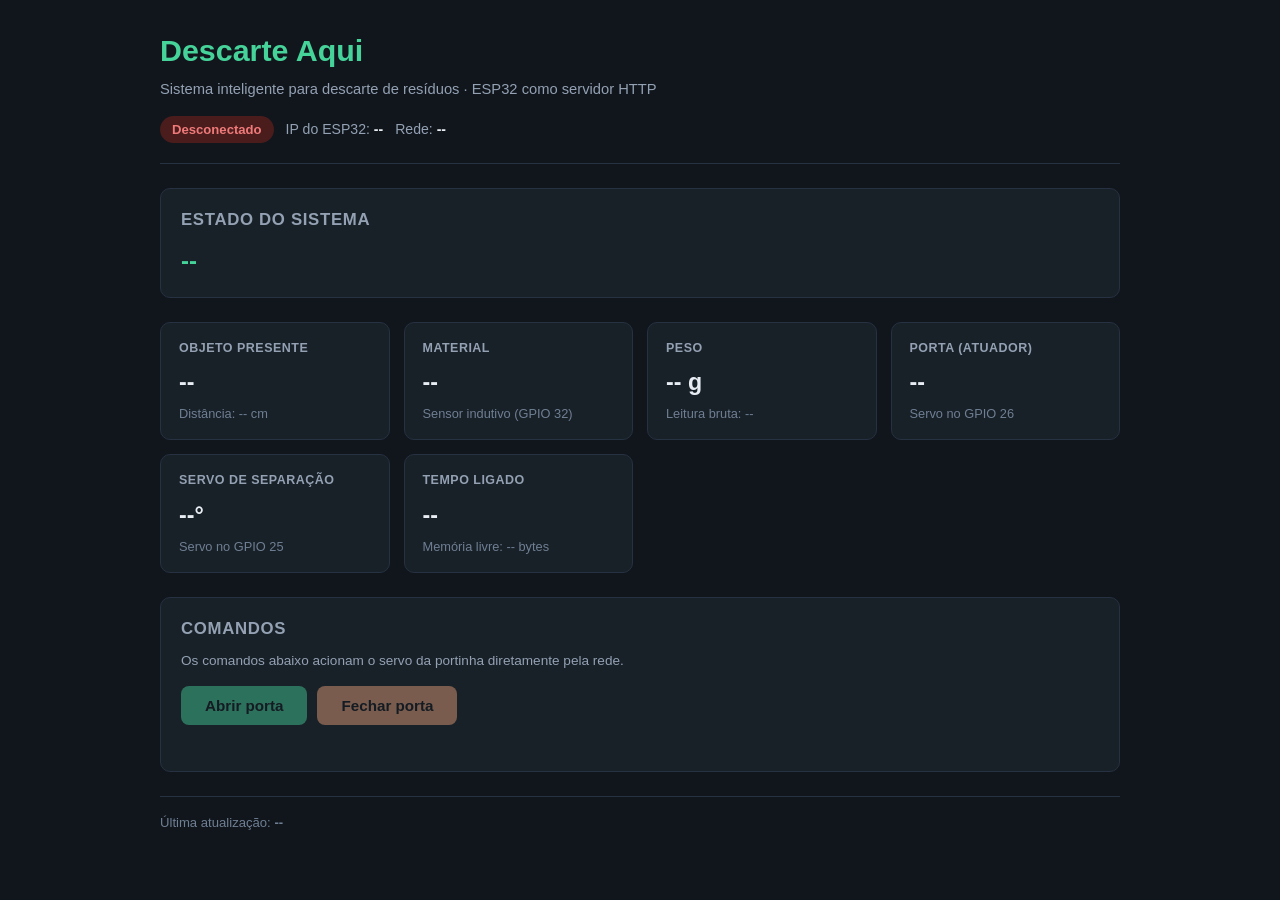
==== src/client/index.html @ 590afc4d "SERVIDOR WEB OK" ====
<!DOCTYPE html>
<html lang="pt-BR">
<head>
  <meta charset="UTF-8">
  <meta name="viewport" content="width=device-width, initial-scale=1">
  <title>Descarte Aqui - Painel</title>
  <link rel="stylesheet" href="style.css">
</head>
<body>

  <header class="cabecalho">
    <h1>Descarte Aqui</h1>
    <p class="subtitulo">Sistema inteligente para descarte de resíduos &middot; ESP32 como servidor HTTP</p>
    <div class="linha-conexao">
      <span id="badge-conexao" class="badge badge-off">Desconectado</span>
      <span class="ip">IP do ESP32: <strong id="ip-esp32">--</strong></span>
      <span class="ip">Rede: <strong id="rede-esp32">--</strong></span>
    </div>
  </header>

  <main>

    <section class="painel">
      <h2>Estado do sistema</h2>
      <p id="estado-sistema" class="estado-grande">--</p>
    </section>

    <section class="grade">

      <article class="cartao">
        <h3>Objeto presente</h3>
        <p class="valor" id="objeto-presente">--</p>
        <p class="detalhe">Distância: <span id="distancia">--</span> cm</p>
      </article>

      <article class="cartao">
        <h3>Material</h3>
        <p class="valor" id="metal">--</p>
        <p class="detalhe">Sensor indutivo (GPIO 32)</p>
      </article>

      <article class="cartao">
        <h3>Peso</h3>
        <p class="valor"><span id="peso">--</span> g</p>
        <p class="detalhe">Leitura bruta: <span id="peso-bruto">--</span></p>
      </article>

      <article class="cartao">
        <h3>Porta (atuador)</h3>
        <p class="valor" id="estado-porta">--</p>
        <p class="detalhe">Servo no GPIO 26</p>
      </article>

      <article class="cartao">
        <h3>Servo de separação</h3>
        <p class="valor"><span id="servo-separacao">--</span>&deg;</p>
        <p class="detalhe">Servo no GPIO 25</p>
      </article>

      <article class="cartao">
        <h3>Tempo ligado</h3>
        <p class="valor" id="uptime">--</p>
        <p class="detalhe">Memória livre: <span id="heap">--</span> bytes</p>
      </article>

    </section>

    <section class="painel">
      <h2>Comandos</h2>
      <p class="aviso">Os comandos abaixo acionam o servo da portinha diretamente pela rede.</p>
      <div class="botoes">
        <button id="btn-abrir" class="botao botao-on">Abrir porta</button>
        <button id="btn-fechar" class="botao botao-off">Fechar porta</button>
      </div>
      <p id="retorno-comando" class="retorno"></p>
    </section>

  </main>

  <footer class="rodape">
    <span>Última atualização: <strong id="ultima-atualizacao">--</strong></span>
  </footer>

  <script src="app.js"></script>
</body>
</html>
---- src/client/style.css ----
/* Descarte Aqui - estilos do painel web servido pelo ESP32 */

* {
  box-sizing: border-box;
}

body {
  margin: 0;
  padding: 0 16px 32px;
  font-family: "Segoe UI", Roboto, Arial, sans-serif;
  background: #11161d;
  color: #e8edf3;
  line-height: 1.5;
}

/* ---------- Cabeçalho ---------- */

.cabecalho {
  max-width: 960px;
  margin: 0 auto;
  padding: 28px 0 20px;
  border-bottom: 1px solid #263141;
}

.cabecalho h1 {
  margin: 0;
  font-size: 1.9rem;
  color: #46d39a;
}

.subtitulo {
  margin: 4px 0 16px;
  color: #93a1b3;
  font-size: 0.92rem;
}

.linha-conexao {
  display: flex;
  flex-wrap: wrap;
  gap: 12px;
  align-items: center;
}

.badge {
  display: inline-block;
  padding: 4px 12px;
  border-radius: 999px;
  font-size: 0.82rem;
  font-weight: 600;
}

.badge-on {
  background: #10492f;
  color: #46d39a;
}

.badge-off {
  background: #4a1c1c;
  color: #f07a7a;
}

.ip {
  font-size: 0.88rem;
  color: #93a1b3;
}

.ip strong {
  color: #e8edf3;
}

/* ---------- Blocos ---------- */

main {
  max-width: 960px;
  margin: 0 auto;
}

.painel {
  margin: 24px 0;
  padding: 18px 20px;
  background: #182028;
  border: 1px solid #263141;
  border-radius: 10px;
}

.painel h2 {
  margin: 0 0 10px;
  font-size: 1.05rem;
  color: #93a1b3;
  font-weight: 600;
  text-transform: uppercase;
  letter-spacing: 0.04em;
}

.estado-grande {
  margin: 0;
  font-size: 1.5rem;
  font-weight: 600;
  color: #46d39a;
}

/* ---------- Grade de cartões ---------- */

.grade {
  display: grid;
  grid-template-columns: repeat(auto-fit, minmax(210px, 1fr));
  gap: 14px;
  margin: 24px 0;
}

.cartao {
  padding: 16px 18px;
  background: #182028;
  border: 1px solid #263141;
  border-radius: 10px;
}

.cartao h3 {
  margin: 0 0 8px;
  font-size: 0.78rem;
  color: #93a1b3;
  font-weight: 600;
  text-transform: uppercase;
  letter-spacing: 0.04em;
}

.valor {
  margin: 0 0 4px;
  font-size: 1.45rem;
  font-weight: 600;
  color: #e8edf3;
}

.detalhe {
  margin: 0;
  font-size: 0.8rem;
  color: #6f7f93;
}

/* ---------- Comandos ---------- */

.aviso {
  margin: 0 0 14px;
  font-size: 0.85rem;
  color: #93a1b3;
}

.botoes {
  display: flex;
  flex-wrap: wrap;
  gap: 10px;
}

.botao {
  padding: 11px 24px;
  font-size: 0.95rem;
  font-weight: 600;
  color: #11161d;
  border: none;
  border-radius: 8px;
  cursor: pointer;
}

.botao:disabled {
  opacity: 0.45;
  cursor: not-allowed;
}

.botao-on {
  background: #46d39a;
}

.botao-off {
  background: #f0a67a;
}

.retorno {
  margin: 12px 0 0;
  font-size: 0.85rem;
  min-height: 1.2em;
  color: #93a1b3;
}

.retorno.erro {
  color: #f07a7a;
}

/* ---------- Rodapé ---------- */

.rodape {
  max-width: 960px;
  margin: 0 auto;
  padding-top: 16px;
  border-top: 1px solid #263141;
  font-size: 0.82rem;
  color: #6f7f93;
}
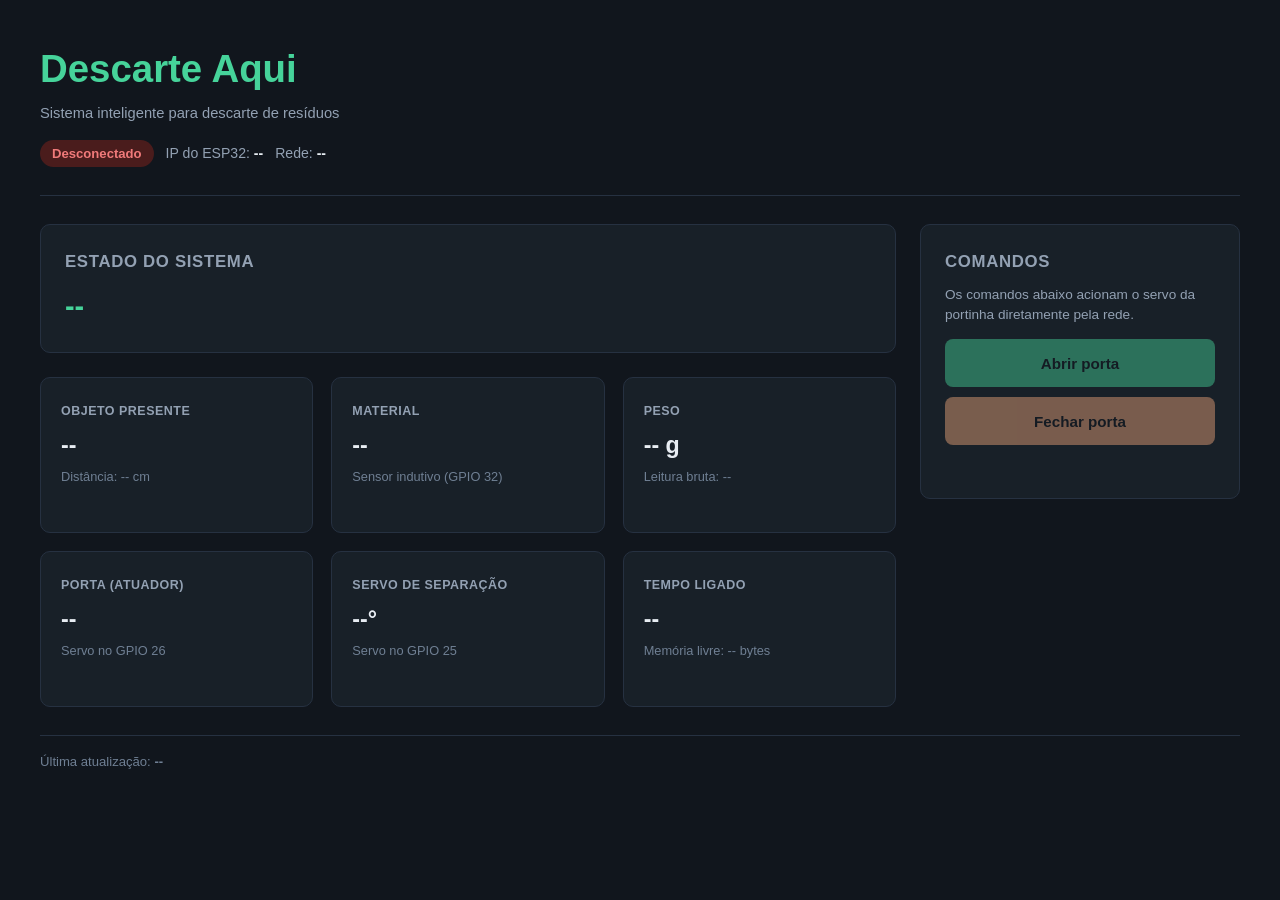
==== commit 6e718589: "conectar no hotspot do celular e página web pra pc" ====
--- a/src/client/index.html
+++ b/src/client/index.html
@@ -10,7 +10,7 @@
 
   <header class="cabecalho">
     <h1>Descarte Aqui</h1>
-    <p class="subtitulo">Sistema inteligente para descarte de resíduos &middot; ESP32 como servidor HTTP</p>
+    <p class="subtitulo">Sistema inteligente para descarte de resíduos</p>
     <div class="linha-conexao">
       <span id="badge-conexao" class="badge badge-off">Desconectado</span>
       <span class="ip">IP do ESP32: <strong id="ip-esp32">--</strong></span>
@@ -25,7 +25,7 @@
       <p id="estado-sistema" class="estado-grande">--</p>
     </section>
 
-    <section class="grade">
+    <section class="grade" aria-label="Sensores e atuadores">
 
       <article class="cartao">
         <h3>Objeto presente</h3>
@@ -72,7 +72,7 @@
         <button id="btn-abrir" class="botao botao-on">Abrir porta</button>
         <button id="btn-fechar" class="botao botao-off">Fechar porta</button>
       </div>
-      <p id="retorno-comando" class="retorno"></p>
+      <p id="retorno-comando" class="retorno" role="status" aria-live="polite"></p>
     </section>
 
   </main>
--- a/src/client/style.css
+++ b/src/client/style.css
@@ -195,3 +195,117 @@
   font-size: 0.82rem;
   color: #6f7f93;
 }
+
+.cabecalho,
+main,
+.rodape {
+  width: 100%;
+  max-width: 1280px;
+}
+
+main > *,
+.cartao {
+  min-width: 0;
+}
+
+.ip strong,
+.valor {
+  overflow-wrap: anywhere;
+}
+
+.botao {
+  min-height: 48px;
+  transition: filter 150ms ease;
+}
+
+.botao:hover:not(:disabled) {
+  filter: brightness(1.12);
+}
+
+.botao:focus-visible {
+  outline: 3px solid #e8edf3;
+  outline-offset: 4px;
+}
+
+@media (min-width: 1024px) {
+  body {
+    padding: 0 40px 32px;
+  }
+
+  .cabecalho {
+    padding: 40px 0 28px;
+  }
+
+  .cabecalho h1 {
+    font-size: 2.4rem;
+  }
+
+  main {
+    display: grid;
+    grid-template-columns: minmax(0, 1fr) 320px;
+    gap: 24px;
+    padding: 28px 0;
+    align-items: start;
+  }
+
+  main > .painel:first-child {
+    grid-column: 1;
+    grid-row: 1;
+    margin: 0;
+    padding: 24px;
+  }
+
+  .estado-grande {
+    font-size: 1.8rem;
+  }
+
+  .grade {
+    grid-column: 1;
+    grid-row: 2;
+    grid-template-columns: repeat(3, minmax(0, 1fr));
+    margin: 0;
+    gap: 18px;
+  }
+
+  .cartao {
+    min-height: 156px;
+    padding: 24px 20px;
+  }
+
+  main > .painel:last-child {
+    grid-column: 2;
+    grid-row: 1 / span 2;
+    margin: 0;
+    padding: 24px;
+    position: sticky;
+    top: 24px;
+  }
+
+  .botoes {
+    flex-direction: column;
+  }
+
+  .botao {
+    width: 100%;
+  }
+}
+
+@media (max-width: 600px) {
+  .grade {
+    grid-template-columns: 1fr;
+  }
+
+  .linha-conexao {
+    align-items: flex-start;
+    flex-direction: column;
+    gap: 8px;
+  }
+
+  .botoes {
+    flex-direction: column;
+  }
+
+  .botao {
+    width: 100%;
+  }
+}
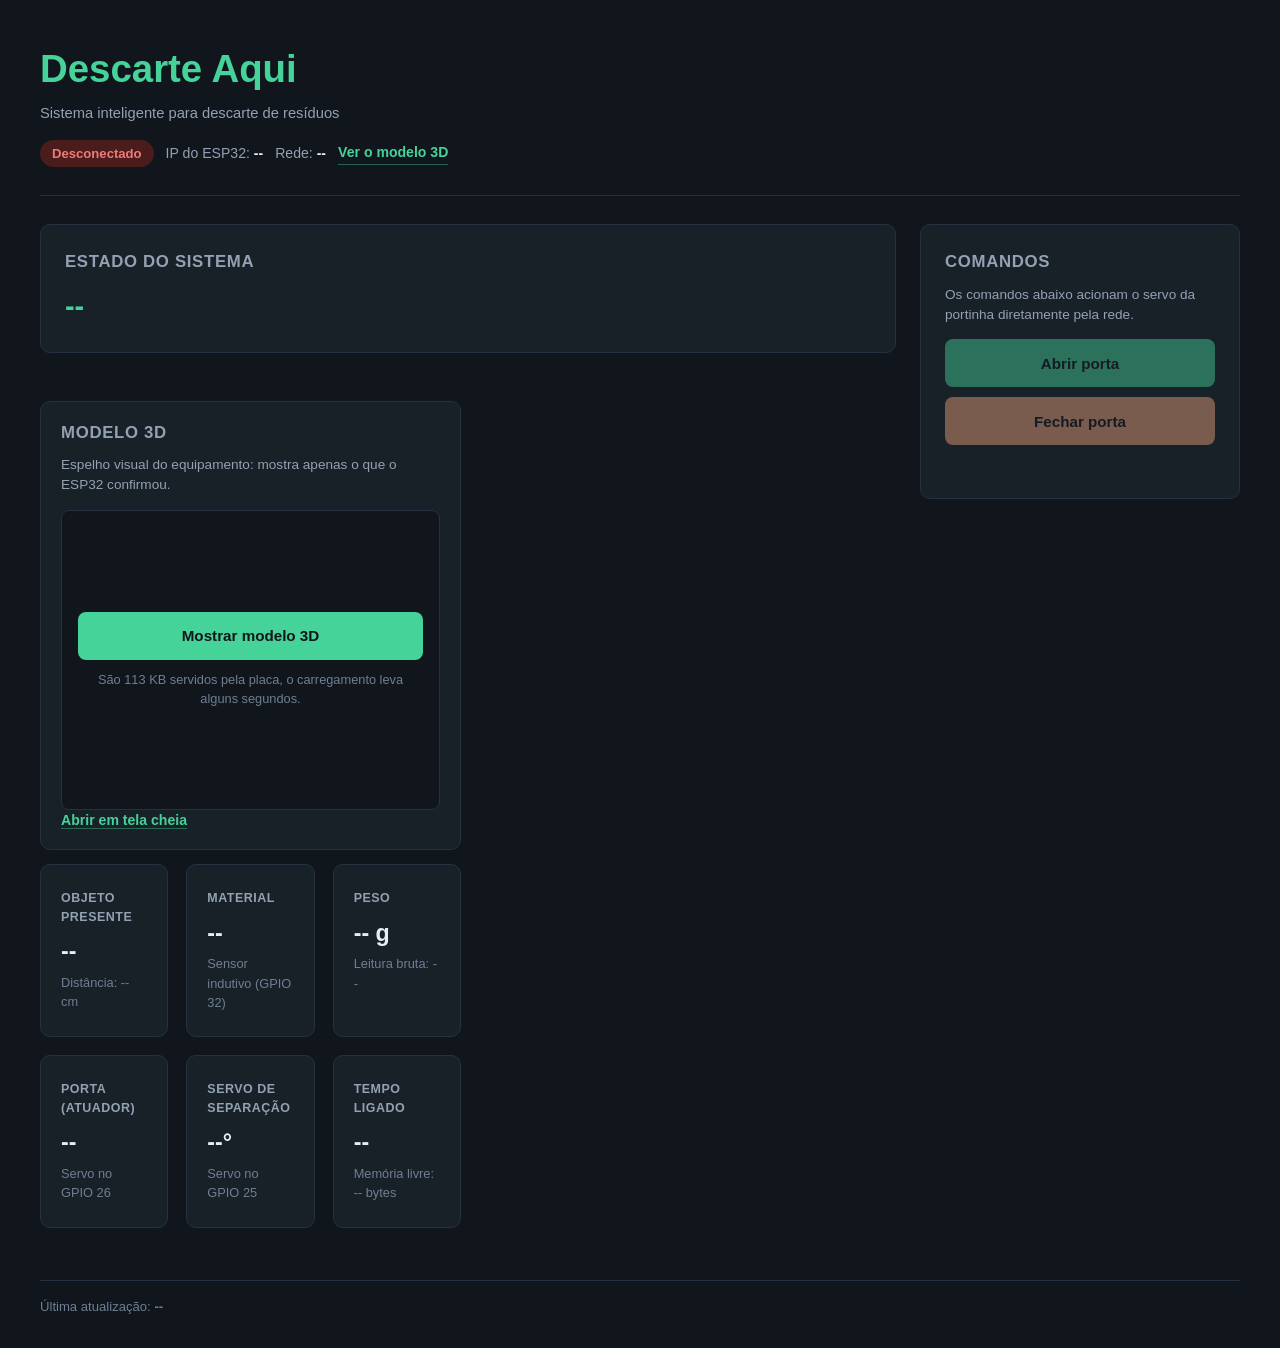
==== commit b12bb85e: "Ponto de coleta 3D integrado com ESP" ====
--- a/src/client/index.html
+++ b/src/client/index.html
@@ -15,6 +15,7 @@
       <span id="badge-conexao" class="badge badge-off">Desconectado</span>
       <span class="ip">IP do ESP32: <strong id="ip-esp32">--</strong></span>
       <span class="ip">Rede: <strong id="rede-esp32">--</strong></span>
+      <a class="link-3d" href="/3d">Ver o modelo 3D</a>
     </div>
   </header>
 
@@ -24,6 +25,8 @@
       <h2>Estado do sistema</h2>
       <p id="estado-sistema" class="estado-grande">--</p>
     </section>
+
+    <div class="conteudo">
 
     <section class="grade" aria-label="Sensores e atuadores">
 
@@ -65,6 +68,18 @@
 
     </section>
 
+    <section class="painel painel-3d" aria-label="Modelo 3D do equipamento">
+      <h2>Modelo 3D</h2>
+      <p class="aviso">Espelho visual do equipamento: mostra apenas o que o ESP32 confirmou.</p>
+      <div class="moldura-3d" id="moldura-3d">
+        <button id="btn-carregar-3d" class="botao botao-on">Mostrar modelo 3D</button>
+        <p class="detalhe">São 113 KB servidos pela placa, o carregamento leva alguns segundos.</p>
+      </div>
+      <p class="detalhe"><a class="link-3d" href="/3d" target="_blank" rel="noopener">Abrir em tela cheia</a></p>
+    </section>
+
+    </div>
+
     <section class="painel">
       <h2>Comandos</h2>
       <p class="aviso">Os comandos abaixo acionam o servo da portinha diretamente pela rede.</p>
--- a/src/client/style.css
+++ b/src/client/style.css
@@ -308,4 +308,65 @@
   .botao {
     width: 100%;
   }
-}+}
+.link-3d {
+  font-size: 0.88rem;
+  font-weight: 600;
+  color: #46d39a;
+  text-decoration: none;
+  border-bottom: 1px solid rgba(70, 211, 154, 0.4);
+}
+
+.link-3d:hover {
+  border-bottom-color: #46d39a;
+}
+
+/* ---------- Painel do modelo 3D ---------- */
+
+/* No celular os dois ficam empilhados; a partir de 960 px o 3D vai para o
+   lado dos cartões. */
+.conteudo {
+  display: grid;
+  grid-template-columns: 1fr;
+  gap: 14px;
+  margin: 24px 0;
+}
+
+@media (min-width: 960px) {
+  .conteudo {
+    grid-template-columns: minmax(0, 1fr) minmax(0, 1fr);
+    align-items: start;
+  }
+}
+
+.conteudo > .grade,
+.conteudo > .painel-3d {
+  margin: 0;
+}
+
+.moldura-3d {
+  display: flex;
+  flex-direction: column;
+  align-items: center;
+  justify-content: center;
+  gap: 10px;
+  min-height: 300px;
+  padding: 16px;
+  background: #11161d;
+  border: 1px solid #263141;
+  border-radius: 8px;
+  text-align: center;
+}
+
+.moldura-3d.is-carregado {
+  padding: 0;
+  display: block;
+}
+
+.moldura-3d iframe {
+  display: block;
+  width: 100%;
+  height: 420px;
+  border: 0;
+  border-radius: 8px;
+}
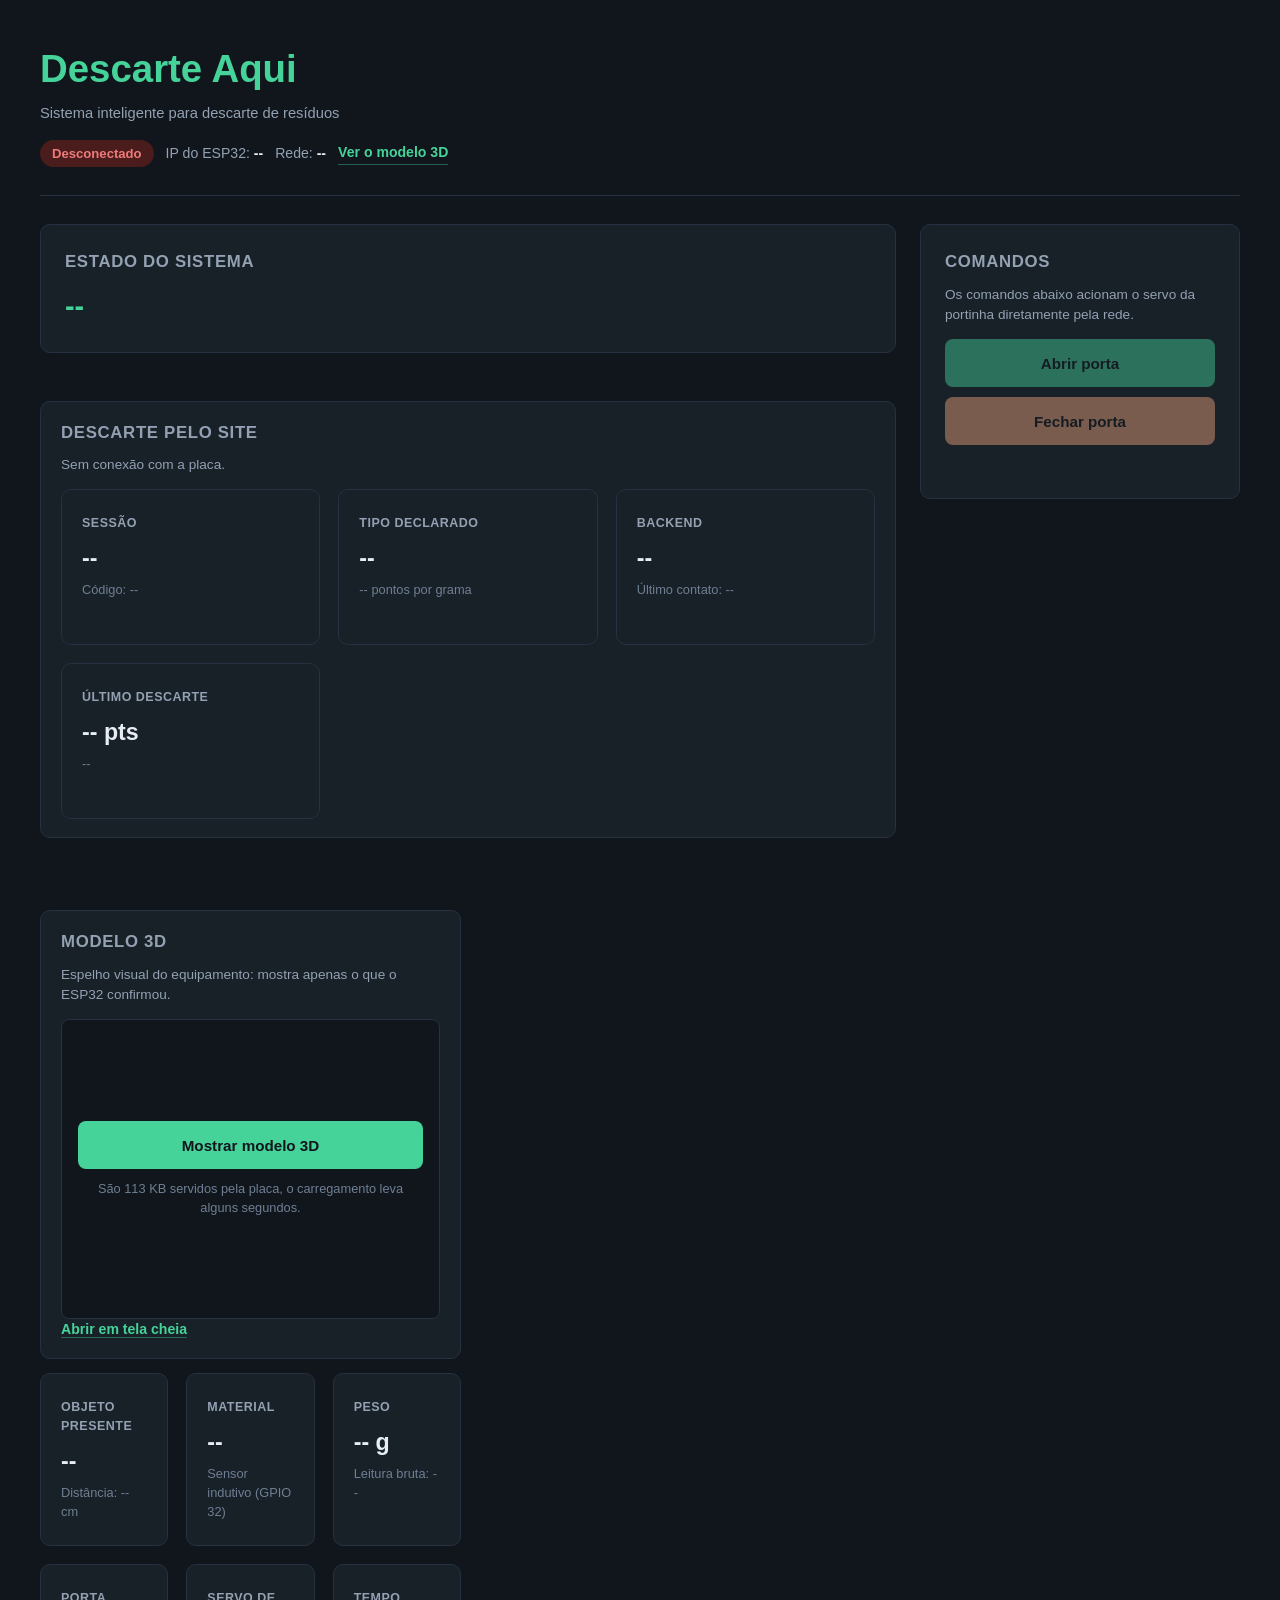
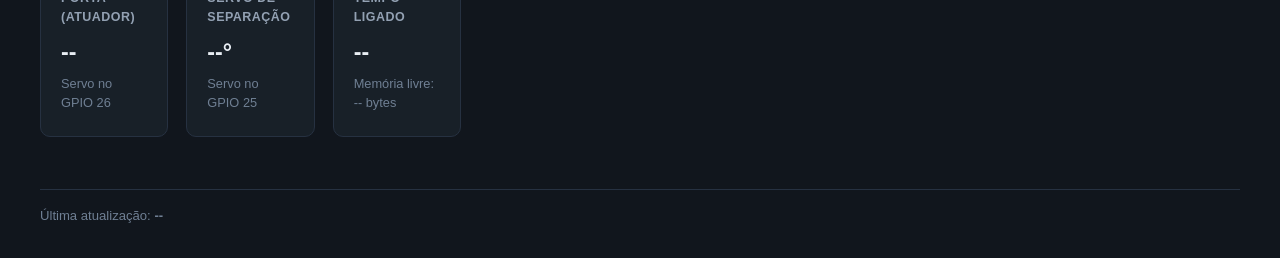
==== commit 39c4d4e4: "Integração implementada e verificada" ====
--- a/src/client/index.html
+++ b/src/client/index.html
@@ -24,6 +24,39 @@
     <section class="painel">
       <h2>Estado do sistema</h2>
       <p id="estado-sistema" class="estado-grande">--</p>
+    </section>
+
+    <section class="painel" aria-label="Descarte autorizado pelo site">
+      <h2>Descarte pelo site</h2>
+      <p class="aviso" id="iot-aviso">Consultando a integração...</p>
+
+      <div class="grade grade-iot">
+
+        <article class="cartao">
+          <h3>Sessão</h3>
+          <p class="valor" id="iot-sessao">--</p>
+          <p class="detalhe">Código: <span id="iot-codigo">--</span></p>
+        </article>
+
+        <article class="cartao">
+          <h3>Tipo declarado</h3>
+          <p class="valor" id="iot-pilha">--</p>
+          <p class="detalhe"><span id="iot-ppg">--</span> pontos por grama</p>
+        </article>
+
+        <article class="cartao">
+          <h3>Backend</h3>
+          <p class="valor" id="iot-backend">--</p>
+          <p class="detalhe">Último contato: <span id="iot-contato">--</span></p>
+        </article>
+
+        <article class="cartao">
+          <h3>Último descarte</h3>
+          <p class="valor"><span id="iot-pontos">--</span> pts</p>
+          <p class="detalhe" id="iot-motivo">--</p>
+        </article>
+
+      </div>
     </section>
 
     <div class="conteudo">
--- a/src/client/style.css
+++ b/src/client/style.css
@@ -370,3 +370,9 @@
   border: 0;
   border-radius: 8px;
 }
+
+/* Grade dentro do painel "Descarte pelo site": a .grade solta usa 24px de
+   margem vertical, que aqui abriria um vao grande logo abaixo do aviso. */
+.grade-iot {
+  margin: 14px 0 0;
+}
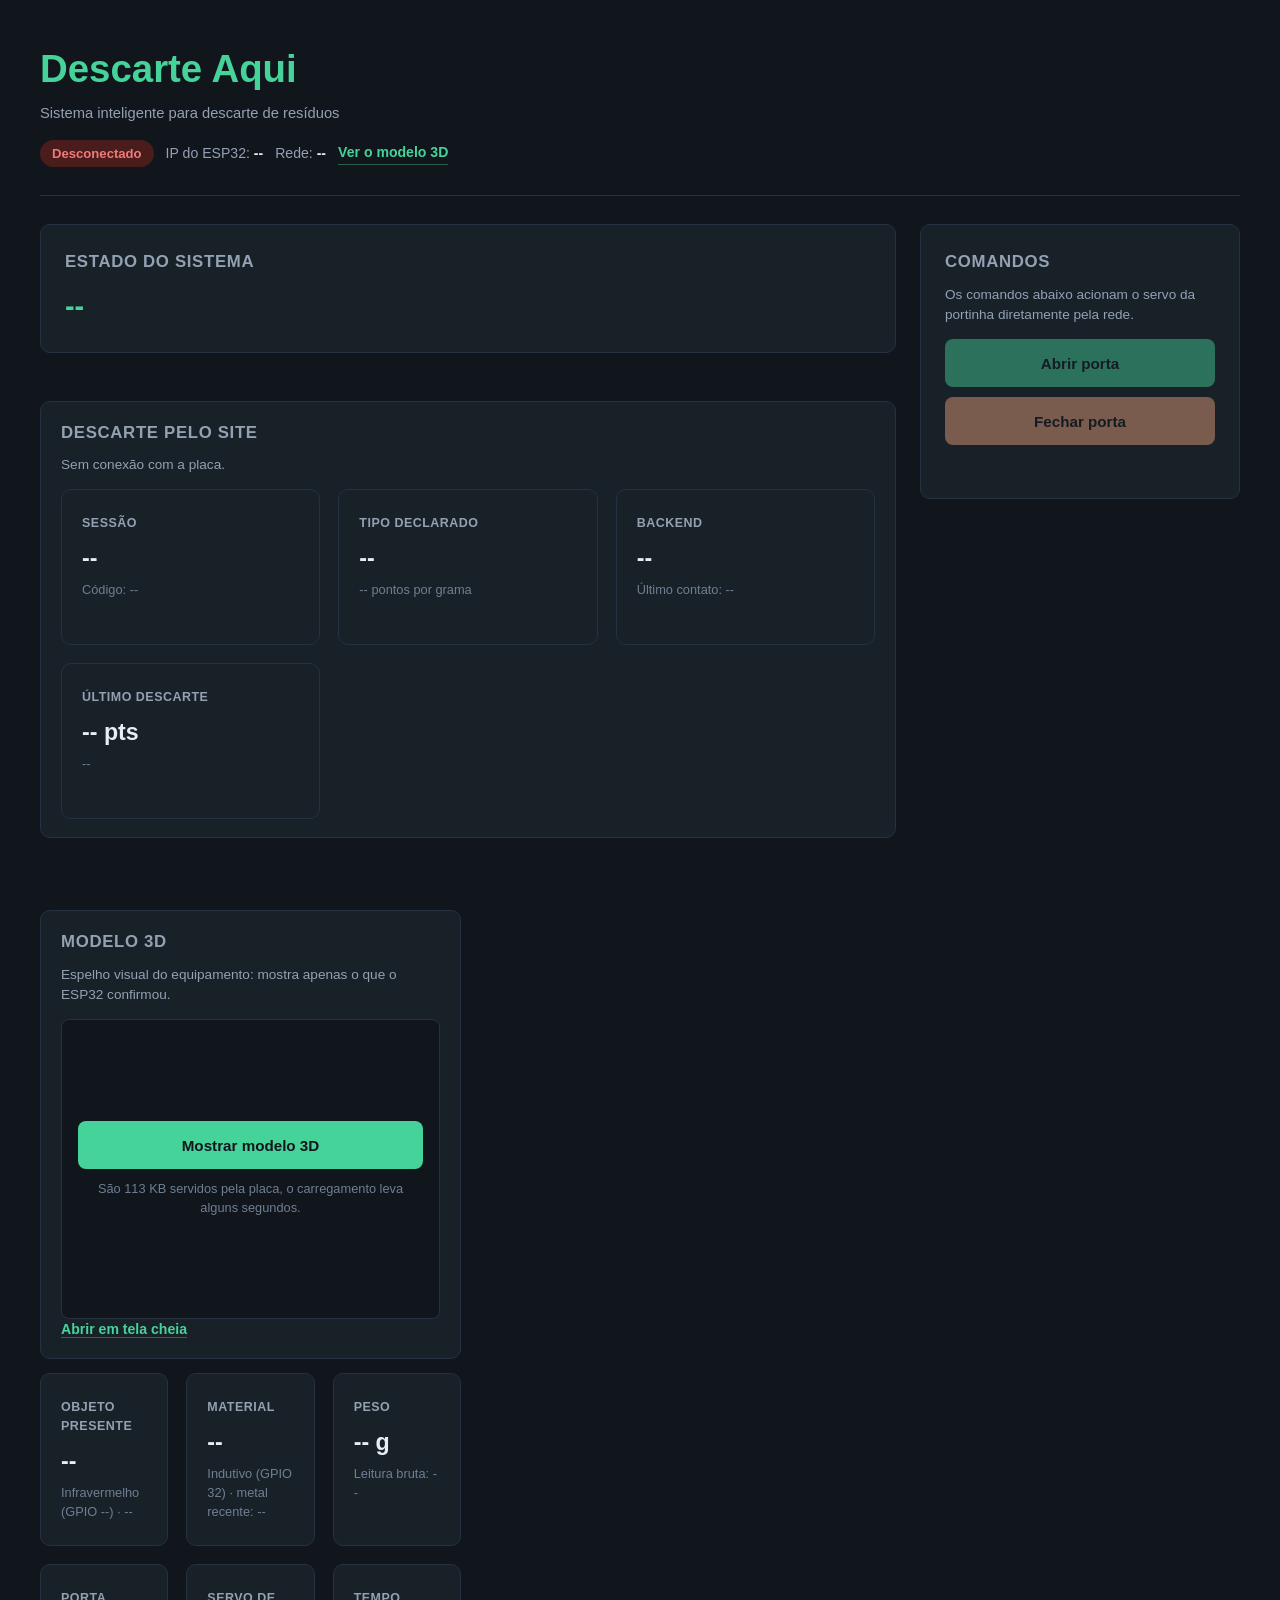
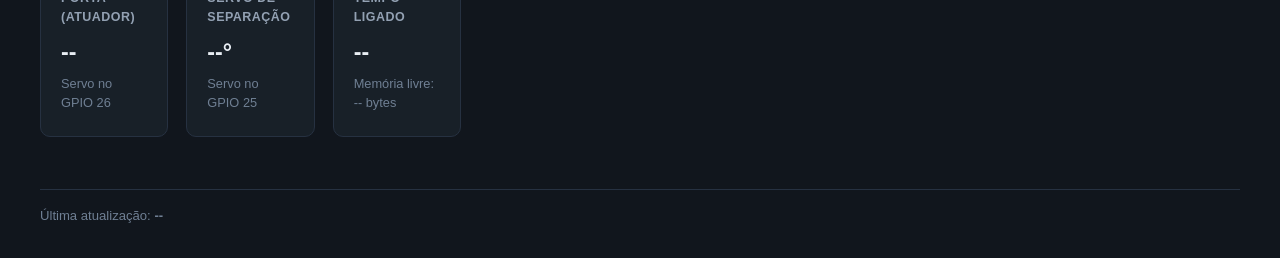
==== commit ba83a1d9: "Faz o resto do projeto acompanhar o sensor infravermelho O Arthur trocou o HC-SR04 da entrada pelo E" ====
--- a/src/client/index.html
+++ b/src/client/index.html
@@ -66,13 +66,13 @@
       <article class="cartao">
         <h3>Objeto presente</h3>
         <p class="valor" id="objeto-presente">--</p>
-        <p class="detalhe">Distância: <span id="distancia">--</span> cm</p>
+        <p class="detalhe">Infravermelho (GPIO <span id="entrada-gpio">--</span>) · <span id="entrada-armada">--</span></p>
       </article>
 
       <article class="cartao">
         <h3>Material</h3>
         <p class="valor" id="metal">--</p>
-        <p class="detalhe">Sensor indutivo (GPIO 32)</p>
+        <p class="detalhe">Indutivo (GPIO 32) · metal recente: <span id="metal-recente">--</span></p>
       </article>
 
       <article class="cartao">
--- a/src/client/style.css
+++ b/src/client/style.css
@@ -376,3 +376,16 @@
 .grade-iot {
   margin: 14px 0 0;
 }
+
+/* Faixa de simulacao: so aparece quando /status traz "simulado": true, ou
+   seja, quando quem responde e tools/simular_esp32.py e nao a placa. */
+.faixa-simulacao {
+  margin: 0;
+  padding: 10px 16px;
+  background: #7a1d1d;
+  color: #ffe9e9;
+  font-weight: 600;
+  font-size: 0.9rem;
+  text-align: center;
+  letter-spacing: 0.3px;
+}
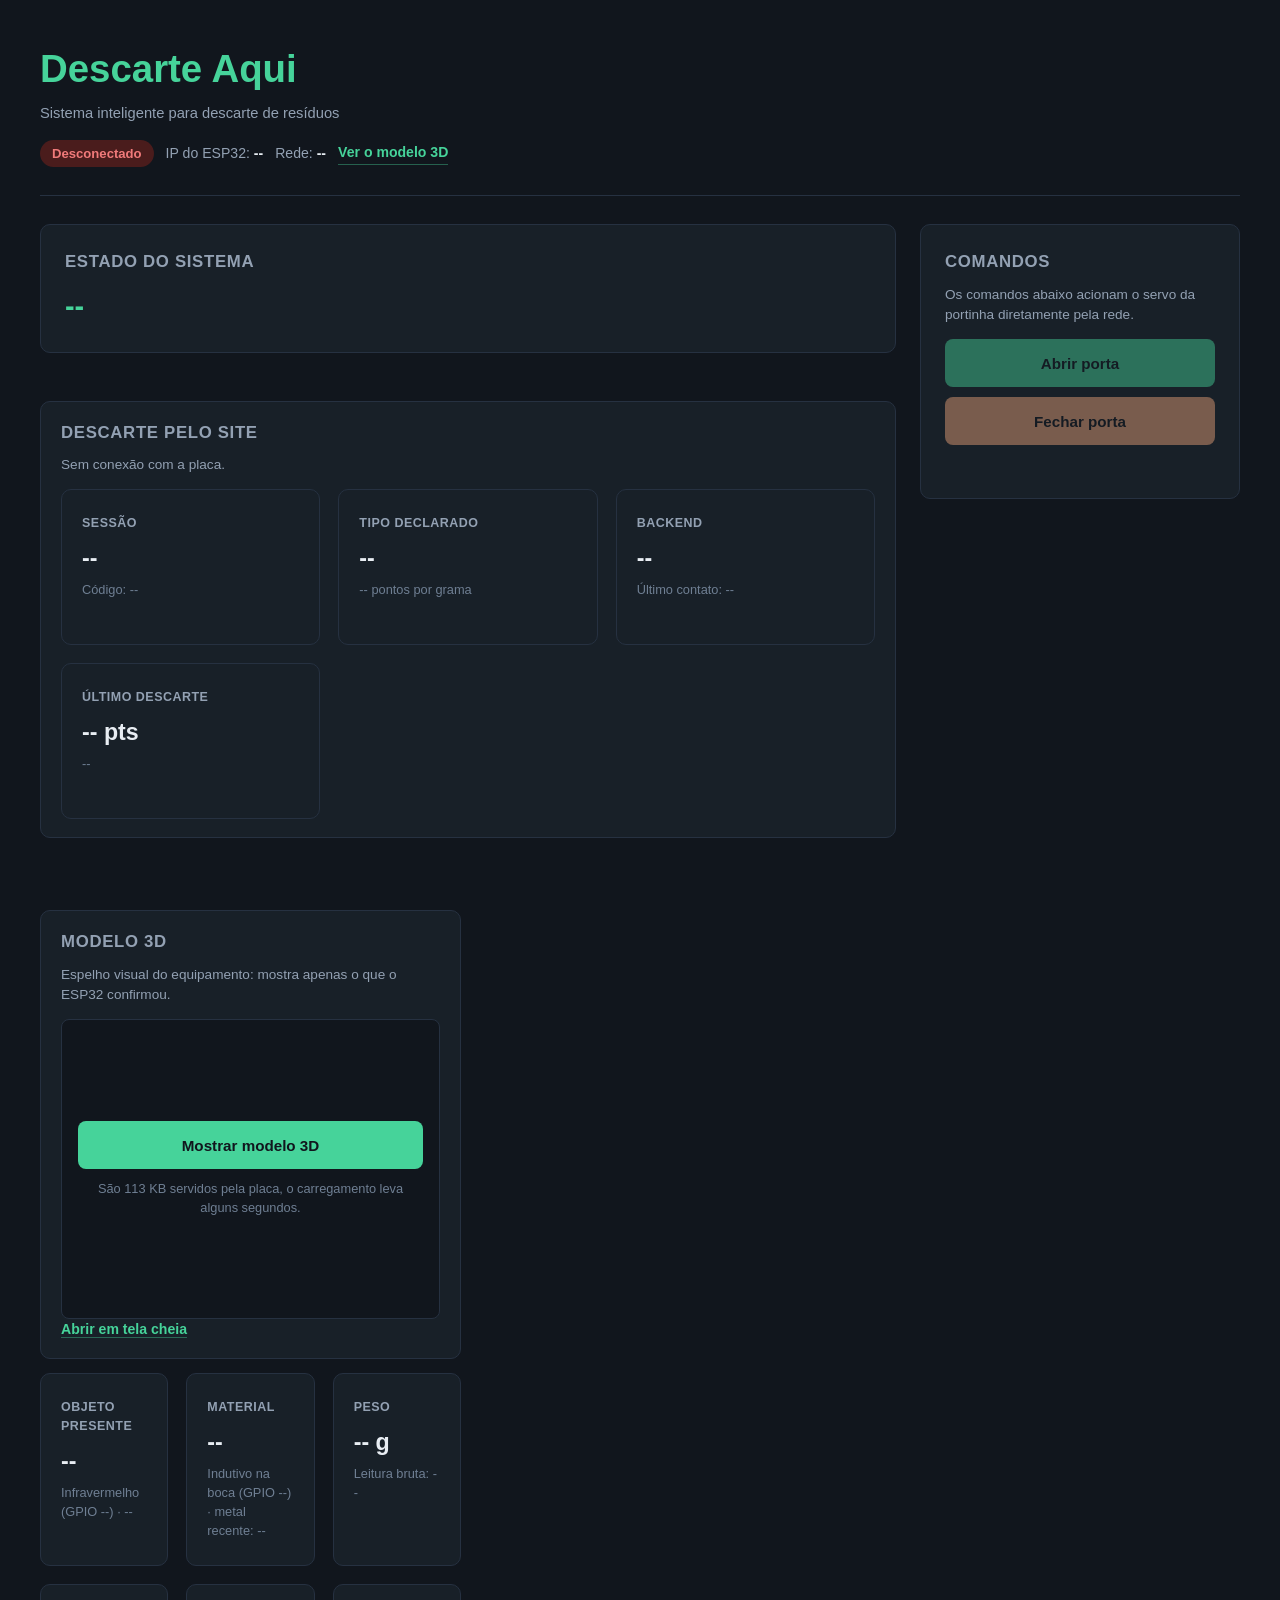
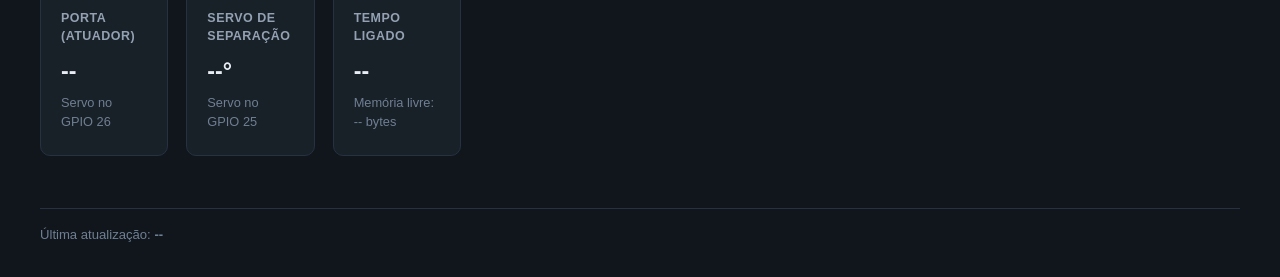
==== commit 79462d0e: "Poe o indutivo na boca e o infravermelho sobre a bandeja O firmware sempre assumiu essa ordem - o co" ====
--- a/src/client/index.html
+++ b/src/client/index.html
@@ -66,13 +66,13 @@
       <article class="cartao">
         <h3>Objeto presente</h3>
         <p class="valor" id="objeto-presente">--</p>
-        <p class="detalhe">Infravermelho (GPIO <span id="entrada-gpio">--</span>) · <span id="entrada-armada">--</span></p>
+        <p class="detalhe">Infravermelho (GPIO <span id="confirmacao-gpio">--</span>) · <span id="confirmacao-armada">--</span></p>
       </article>
 
       <article class="cartao">
         <h3>Material</h3>
         <p class="valor" id="metal">--</p>
-        <p class="detalhe">Indutivo (GPIO 32) · metal recente: <span id="metal-recente">--</span></p>
+        <p class="detalhe">Indutivo na boca (GPIO <span id="entrada-gpio">--</span>) · metal recente: <span id="metal-recente">--</span></p>
       </article>
 
       <article class="cartao">
